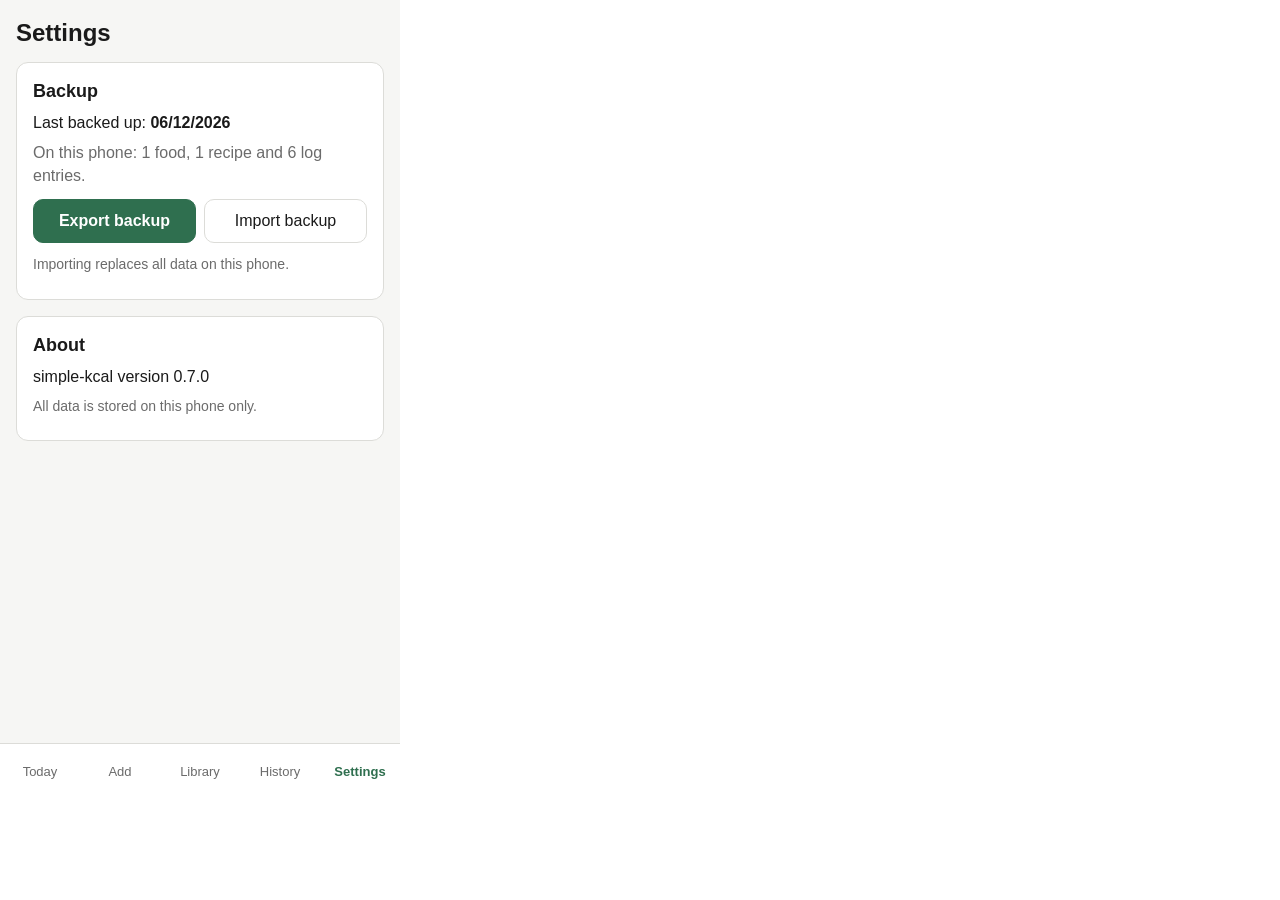
==== tests/smoke.html @ 6d746f53 "Add browser smoke test and precache check" ====
<!doctype html>
<html lang="en-GB">
<head>
<meta charset="utf-8">
<title>simple-kcal smoke test</title>
<style>
  body { margin: 0; font: 14px system-ui, sans-serif; }
  iframe { border: 0; width: 400px; height: 800px; }
</style>
</head>
<body>
<iframe id="app"></iframe>
<script>
// Drives the real app in an iframe through its UI only (clicks, typing, form submits) and checks
// what it shows. Never calls app internals, so it stays valid however the code is organised.
// Run with: node tests/smoke.js   (posts results to the server that tests/smoke.js starts)
'use strict';

const frame = document.getElementById('app');
const results = [];
let pageErrors = [];
let doc, win;

const sleep = (ms) => new Promise((r) => setTimeout(r, ms));
const pad2 = (n) => String(n).padStart(2, '0');
const now = new Date();
const TODAY = now.getFullYear() + '-' + pad2(now.getMonth() + 1) + '-' + pad2(now.getDate());
const TODAY_UK = pad2(now.getDate()) + '/' + pad2(now.getMonth() + 1) + '/' + now.getFullYear();

function loadApp() {
  return new Promise((resolve) => {
    frame.onload = () => {
      win = frame.contentWindow;
      doc = frame.contentDocument;
      win.addEventListener('error', (e) => pageErrors.push(e.message));
      win.addEventListener('unhandledrejection', (e) => pageErrors.push(String(e.reason)));
      resolve();
    };
    frame.src = '../index.html?' + Date.now();
  });
}

// ---------- UI helpers ----------

function $(id) {
  const node = doc.getElementById(id);
  if (!node) throw new Error('No element #' + id);
  return node;
}
const text = (id) => $(id).textContent.trim();
const visible = (id) => !$(id).hidden && !$(id).closest('[hidden]');
function type(id, value) {
  const input = $(id);
  input.value = value;
  input.dispatchEvent(new win.Event('input', { bubbles: true }));
}
function radio(name, value) {
  doc.querySelector('input[name="' + name + '"][value="' + value + '"]').click();
}
function tab(name) {
  doc.querySelector('.tabbar [data-tab="' + name + '"]').click();
}
function submit(formId) {
  $(formId).requestSubmit();
}
// Row buttons in a list, by their title.
function rows(listId) {
  return [...$(listId).querySelectorAll('.row')];
}
function rowTitles(listId) {
  return rows(listId).map((r) => r.querySelector('.row-title').textContent);
}
function clickRow(listId, title, nth) {
  const matches = rows(listId).filter((r) => r.querySelector('.row-title').textContent === title);
  const row = matches[nth || 0];
  if (!row) throw new Error('No row "' + title + '" in #' + listId + ' (has: ' + rowTitles(listId).join(', ') + ')');
  row.click();
}
function dialogOpen(id) {
  return $(id).open;
}

// ---------- Assertions ----------

function eq(actual, expected, what) {
  if (actual !== expected) {
    throw new Error(what + ': expected ' + JSON.stringify(expected) + ', got ' + JSON.stringify(actual));
  }
}
function ok(cond, what) {
  if (!cond) throw new Error(what);
}
function totalIs(kcal) {
  eq(text('total-kcal'), kcal, 'Today total kcal');
}

// ---------- Steps (each builds on the one before) ----------

let exportedText = null;

const steps = [
  ['starts empty', async () => {
    win.localStorage.clear();
    await loadApp();
    totalIs('0');
    ok(visible('entry-empty'), 'empty-day message shown');
    eq(text('day-title'), 'Today', 'day title');
  }],

  ['add a new food, saved', () => {
    tab('add');
    $('new-food-btn').click();
    ok(dialogOpen('food-dialog'), 'new food dialog opens');
    ok($('food-save').checked, 'Save to my foods is checked by default');
    type('food-name', 'Oats');
    radio('food-unit', '100g');
    type('food-kcal', '380');
    type('food-protein', '13');
    type('food-carbs', '60');
    type('food-fat', '7');
    type('food-qty', '50');
    submit('food-form');
    ok(!dialogOpen('food-dialog'), 'dialog closes after logging');
    ok(visible('screen-today'), 'returns to Today');
    totalIs('190');
    eq(text('total-protein'), '6.5 g', 'protein total');
    eq(rowTitles('entry-list').join('|'), 'Oats', 'entries');
    ok(visible('toast'), 'confirmation toast shown');
  }],

  ['add a new food, not saved, no macros', () => {
    tab('add');
    $('new-food-btn').click();
    type('food-name', 'Banana');
    radio('food-unit', 'item');
    type('food-kcal', '105');
    type('food-qty', '1');
    $('food-save').click();
    ok(!$('food-save').checked, 'save unchecked');
    submit('food-form');
    totalIs('295');
    ok(visible('macro-note'), 'partial macro note shown');
    ok(text('macro-note').includes('Protein from 1 of 2 entries'), 'partial note text: ' + text('macro-note'));
    tab('library');
    eq(rowTitles('library-foods').join('|'), 'Oats', 'only the saved food is in the Library');
  }],

  ['quick add with no name', () => {
    tab('add');
    $('quick-add-btn').click();
    type('quick-kcal', '100');
    submit('quick-form');
    totalIs('395');
    eq(rowTitles('entry-list').join('|'), 'Oats|Banana|Quick add', 'entries');
  }],

  ['form errors say what to do', () => {
    tab('add');
    $('quick-add-btn').click();
    submit('quick-form');
    ok(dialogOpen('quick-dialog'), 'dialog stays open');
    const err = $('quick-form').querySelector('.message.error');
    ok(!err.hidden && err.textContent.includes('Enter the calories'), 'error shown: ' + err.textContent);
    $('quick-form').querySelector('[data-close]').click();
    totalIs('395');
  }],

  ['recents and search reuse a saved food', () => {
    tab('add');
    eq(rowTitles('food-results').join('|'), 'Oats', 'recents list saved foods only');
    type('food-search', 'oat');
    eq(rowTitles('food-results').join('|'), 'Oats', 'search finds it');
    type('food-search', 'zzz');
    eq(rows('food-results').length, 0, 'no matches');
    ok(visible('food-empty'), 'no-match message with next steps');
    type('food-search', '');
    clickRow('food-results', 'Oats');
    ok(dialogOpen('amount-dialog'), 'amount dialog opens');
    eq($('amount-qty').value, '50', 'defaults to last amount');
    submit('amount-form');
    totalIs('585');
  }],

  ['edit an entry amount', () => {
    clickRow('entry-list', 'Oats', 0);
    ok(dialogOpen('entry-dialog'), 'entry dialog opens');
    eq($('entry-qty').value, '50', 'shows current amount');
    type('entry-qty', '100');
    submit('entry-form');
    totalIs('775');
  }],

  ['delete an entry, then undo', () => {
    clickRow('entry-list', 'Quick add');
    $('entry-delete').click();
    totalIs('675');
    ok(visible('toast-undo'), 'undo offered');
    $('toast-undo').click();
    totalIs('775');
  }],

  ['build a recipe from a saved food and an ad hoc ingredient, log by portions', () => {
    tab('add');
    $('new-recipe-btn').click();
    ok(dialogOpen('recipe-dialog'), 'recipe dialog opens');
    type('recipe-name', 'Porridge');
    $('add-ingredient').click();
    clickRow('ingredient-results', 'Oats');
    type('ing-amount', '200');
    submit('ingredient-form');
    $('add-ingredient').click();
    type('ing-name', 'Milk');
    type('ing-kcal', '50');
    type('ing-protein', '3.5');
    type('ing-carbs', '4.8');
    type('ing-fat', '1.8');
    type('ing-amount', '500');
    submit('ingredient-form');
    eq(rowTitles('ingredient-list').join('|'), 'Oats|Milk', 'ingredients');
    type('recipe-portions', '4');
    type('recipe-weight', '800');
    type('recipe-qty', '1.5');
    ok(text('recipe-summary').includes('1010 kcal'), 'batch total shown: ' + text('recipe-summary'));
    submit('recipe-form');
    ok(!dialogOpen('recipe-dialog'), 'dialog closes');
    totalIs('1154'); // 775 + 1010 / 4 * 1.5
  }],

  ['log a saved recipe by grams', () => {
    tab('add');
    clickRow('food-results', 'Porridge');
    ok(visible('amount-unit-field'), 'portions/grams switch shown');
    radio('amount-unit', 'g');
    type('amount-qty', '200');
    submit('amount-form');
    totalIs('1406'); // + 1010 / 800 * 200
  }],

  ['edit a saved food and apply to linked entries only', () => {
    tab('library');
    clickRow('library-foods', 'Oats');
    ok(dialogOpen('edit-food-dialog'), 'edit food dialog opens');
    type('edit-food-kcal', '400');
    submit('edit-food-form');
    ok(dialogOpen('apply-dialog'), 'apply prompt shown');
    eq(text('apply-all'), 'All 2 logged entries', 'counts linked entries only');
    $('apply-all').click();
    tab('today');
    totalIs('1436'); // Oats entries +30; recipe ingredients are copies and unchanged
  }],

  ['history calendar shows the day and opens it', () => {
    tab('history');
    const cell = doc.querySelector('.cal-day[data-date="' + TODAY + '"]');
    ok(cell, 'today is in the calendar');
    eq(cell.querySelector('.cal-kcal').textContent, '1436', 'calendar kcal for today');
    $('prev-month').click();
    ok(!doc.querySelector('.cal-day[data-date="' + TODAY + '"]'), 'previous month shown');
    $('month-title-btn').click();
    doc.querySelector('.cal-day[data-date="' + TODAY + '"]').click();
    ok(visible('screen-today'), 'tapping a day opens Today');
    eq(text('day-title'), 'Today', 'day title');
  }],

  ['day navigation', () => {
    $('prev-day').click();
    eq(text('day-title'), 'Yesterday', 'previous day');
    totalIs('0');
    ok(visible('entry-empty'), 'empty-day message');
    $('day-title-btn').click();
    eq(text('day-title'), 'Today', 'back to today');
    totalIs('1436');
  }],

  ['export a backup', async () => {
    let blob = null;
    win.URL.createObjectURL = (b) => { blob = b; return 'about:blank'; };
    win.URL.revokeObjectURL = () => {};
    // Stop the download itself; only the file contents matter.
    doc.addEventListener('click', (e) => { if (e.target.matches('a[download]')) e.preventDefault(); }, true);
    tab('settings');
    $('export-btn').click();
    await sleep(100);
    ok(blob, 'a file was produced');
    exportedText = await blob.text();
    const data = JSON.parse(exportedText);
    eq(data.app, 'simple-kcal', 'backup app id');
    eq([data.foods.length, data.recipes.length, data.entries.length].join(','), '1,1,6', 'foods, recipes, entries');
    eq(text('last-backup'), TODAY_UK, 'last backed up date');
    ok(text('settings-message').startsWith('Backup exported'), 'export message');
  }],

  ['import into empty storage', async () => {
    win.localStorage.clear();
    await loadApp();
    totalIs('0');
    tab('settings');
    let asked = '';
    win.confirm = (msg) => { asked = msg; return true; };
    const dt = new win.DataTransfer();
    dt.items.add(new win.File([exportedText], 'backup.json', { type: 'application/json' }));
    $('import-file').files = dt.files;
    $('import-file').dispatchEvent(new win.Event('change', { bubbles: true }));
    await sleep(100);
    ok(asked.includes('1 food, 1 recipe and 6 log entries'), 'confirmation shows counts: ' + asked);
    eq(text('settings-message'), 'Imported 1 food, 1 recipe and 6 log entries.', 'import message');
    tab('today');
    totalIs('1436');
  }],

  ['data survives a reload', async () => {
    await loadApp();
    totalIs('1436');
    eq(rowTitles('entry-list').length, 6, 'entries');
    tab('settings');
    ok(/^\d+\.\d+\.\d+$/.test(text('app-version')), 'version shown: ' + text('app-version'));
  }],
];

async function run() {
  await loadApp();
  for (const [name, fn] of steps) {
    pageErrors = [];
    try {
      await fn();
      if (pageErrors.length) throw new Error('Page error: ' + pageErrors.join('; '));
      results.push({ name, ok: true });
    } catch (e) {
      results.push({ name, ok: false, error: e.message });
      break; // later steps depend on this one
    }
  }
  await fetch('/__result', { method: 'POST', body: JSON.stringify({ results, total: steps.length }) });
}

run().catch((e) => fetch('/__result', { method: 'POST', body: JSON.stringify({ results, total: steps.length, fatal: e.message }) }));
</script>
</body>
</html>
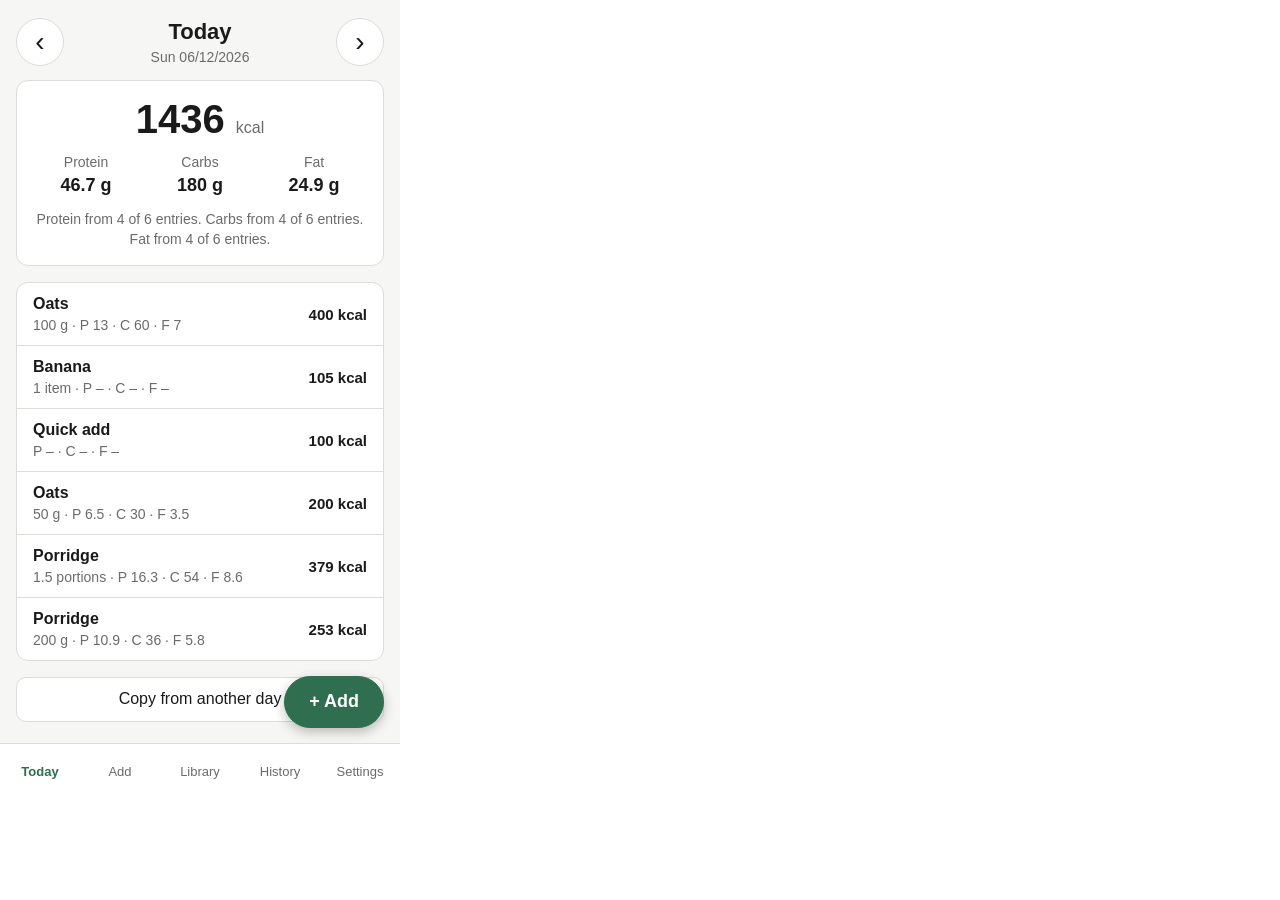
==== commit cdd7c89d: "Stage 7: copy entries from another day" ====
--- a/tests/smoke.html
+++ b/tests/smoke.html
@@ -315,6 +315,38 @@
     tab('settings');
     ok(/^\d+\.\d+\.\d+$/.test(text('app-version')), 'version shown: ' + text('app-version'));
   }],
+
+  ['copy entries from another day, then undo', () => {
+    tab('today');
+    $('next-day').click();
+    eq(text('day-title'), 'Tomorrow', 'viewing tomorrow');
+    totalIs('0');
+    $('copy-btn').click();
+    ok(dialogOpen('copy-dialog'), 'copy sheet opens');
+    eq(text('copy-day'), 'Today', 'opens on the last day with entries');
+    eq(rows('copy-list').length, 6, 'lists that day\'s entries');
+    eq(text('copy-submit'), 'Copy 6 to tomorrow', 'all ticked by default');
+    rows('copy-list').find((r) => r.querySelector('.row-title').textContent === 'Banana').querySelector('input').click();
+    eq(text('copy-submit'), 'Copy 5 to tomorrow', 'unticking updates the count');
+    submit('copy-form');
+    ok(!dialogOpen('copy-dialog'), 'sheet closes');
+    totalIs('1331'); // 1436 without the 105 kcal banana
+    eq(rowTitles('entry-list').join('|'), 'Oats|Quick add|Oats|Porridge|Porridge', 'copies keep their order');
+    $('toast-undo').click();
+    totalIs('0');
+  }],
+
+  ['copy sheet on a day with nothing logged', () => {
+    $('copy-btn').click();
+    eq(text('copy-day'), 'Today', 'opens on the last day with entries');
+    $('copy-prev').click();
+    eq(text('copy-day'), 'Yesterday', 'arrows change the day');
+    ok(visible('copy-empty'), 'says nothing is logged and what to do');
+    ok($('copy-submit').disabled, 'nothing to copy');
+    $('copy-form').querySelector('[data-close]').click();
+    $('day-title-btn').click();
+    totalIs('1436');
+  }],
 ];
 
 async function run() {
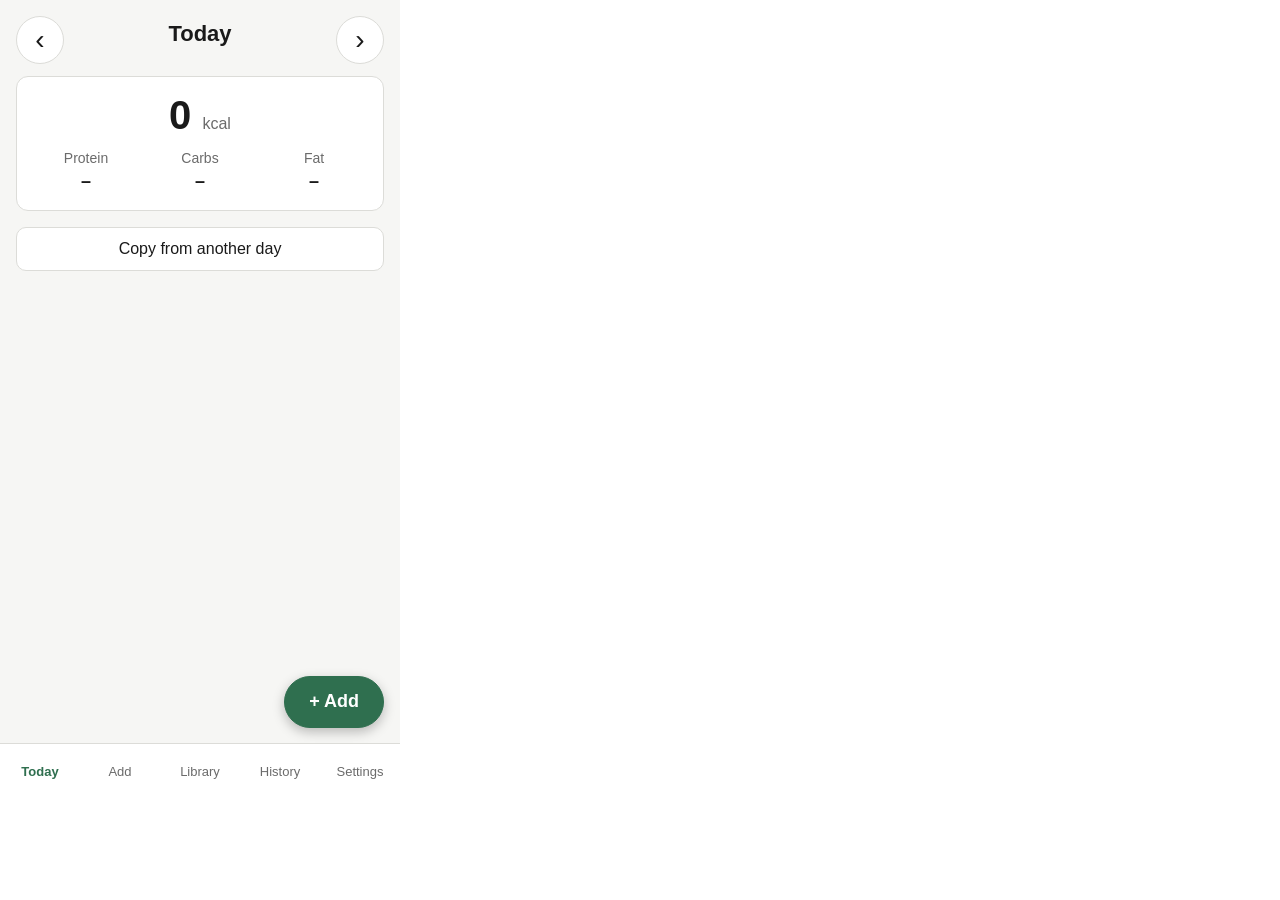
==== commit 55e6be40: "Stage 8: daily calorie target and progress bar (schema 3)" ====
--- a/tests/smoke.html
+++ b/tests/smoke.html
@@ -347,6 +347,43 @@
     $('day-title-btn').click();
     totalIs('1436');
   }],
+
+  ['daily target and progress bar', () => {
+    tab('today');
+    ok(!visible('target'), 'no progress bar without a target');
+    tab('settings');
+    type('target-kcal', 'lots');
+    submit('target-form');
+    const err = $('target-form').querySelector('.message.error');
+    ok(!err.hidden && err.textContent.includes('for example 2000'), 'error says what to enter: ' + err.textContent);
+    type('target-kcal', '2000');
+    submit('target-form');
+    ok(err.hidden, 'error cleared');
+    tab('today');
+    ok(visible('target'), 'bar shown');
+    eq(text('target-text'), 'Target 2000 kcal · 564 left', 'under target');
+    eq($('target-fill').style.width, '71.8%', 'bar width');
+    ok(!$('target').classList.contains('is-over'), 'not marked over');
+    tab('settings');
+    type('target-kcal', '1000');
+    submit('target-form');
+    tab('today');
+    eq(text('target-text'), 'Target 1000 kcal · 436 over', 'over target');
+    eq($('target-fill').style.width, '100%', 'bar full');
+    ok($('target').classList.contains('is-over'), 'marked over');
+  }],
+
+  ['target survives a reload; clearing it hides the bar', async () => {
+    await loadApp();
+    eq(text('target-text'), 'Target 1000 kcal · 436 over', 'kept after reload');
+    tab('settings');
+    eq($('target-kcal').value, '1000', 'shown in Settings');
+    type('target-kcal', '');
+    submit('target-form');
+    tab('today');
+    ok(!visible('target'), 'no bar once cleared');
+    totalIs('1436');
+  }],
 ];
 
 async function run() {
